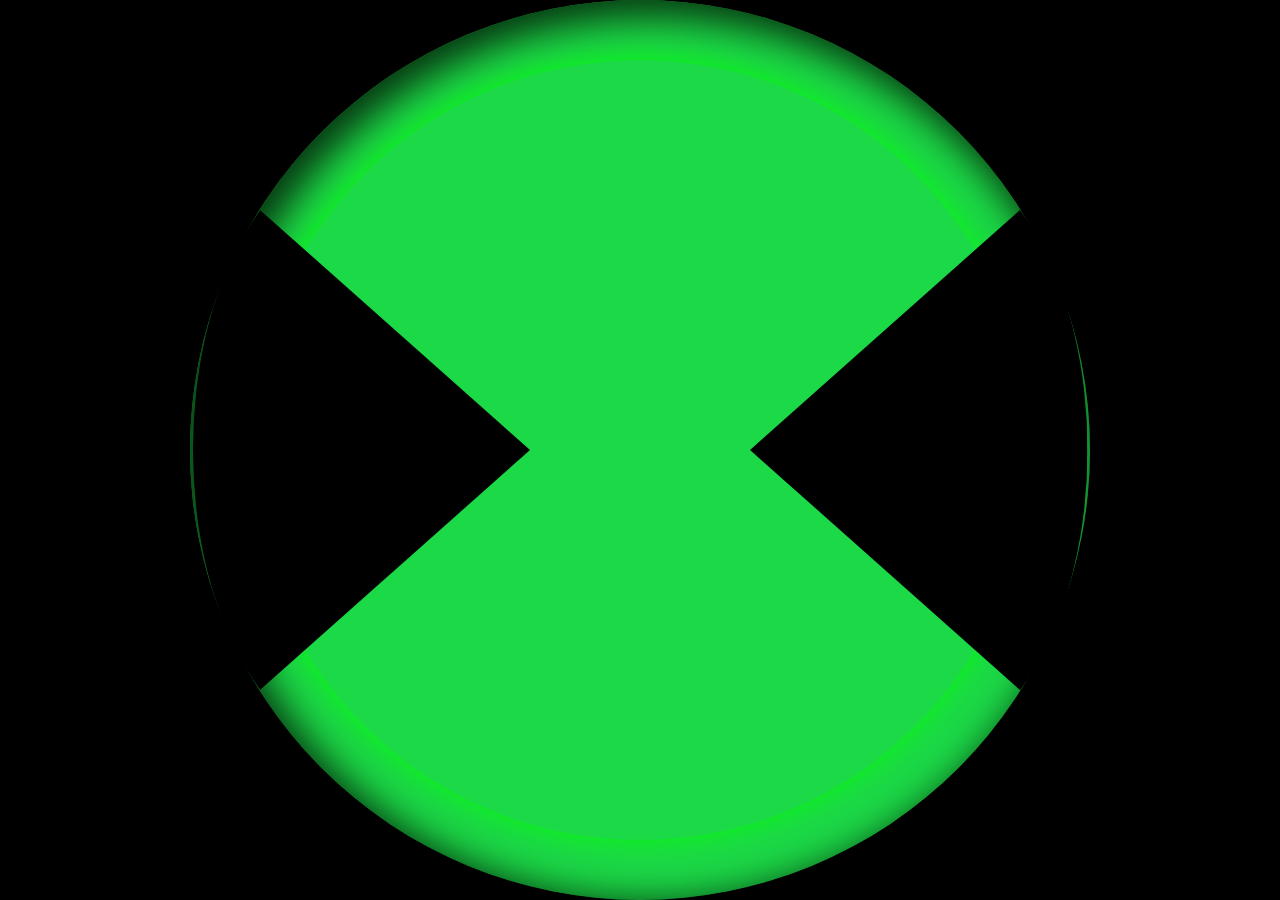
==== index.html @ a39c6ec7 "Scale the dial to any watch size and fix the page background The layout was hardcoded to the 360x360" ====
<!DOCTYPE html>
<html>
<head>
  <meta http-equiv="CONTENT-TYPE" content="text/html; charset=UTF-8">
  <meta name="viewport" content="width=device-width, initial-scale=1, maximum-scale=1, user-scalable=no" />
  <link rel="stylesheet" href="css/style.css" />
  <script src="js/main.js"></script>
  <title>BEN 10</title>
</head>
<body>
  <div class="container">
    <div class="frame">
      <div class="dial">
        <div class="ring">
          <div class="des-lft"></div>
          <div class="alien">
            <img id="aliens" src="imgs/swampfire.png" alt="swampfire" title="swampfire" />
          </div>
          <div class="hologram">
          </div>
          <div class="des-rht"></div>
        </div>
      </div>
    </div>
  </div>
  <script src="js/script.js"></script>
</body>
</html>
---- css/style.css ----
* {
  margin: 0;
  padding: 0;
  box-sizing: border-box;
}
:root {
--grey: #686f69;
--innerGreen: #1cd947;
--darkGreen: #0e5e18;
--back: #08330f;
--innerRed: #d91c1c;
--brightRed: #ff3b3b;
--darkRed: #5e0e0e;
}

/*
  O desenho original foi feito para 360x360. Aqui essa base vira 100vmin,
  ou seja, 1px do desenho = 0.2778vmin. Assim o Omnitrix preenche a menor
  dimensão da tela em qualquer relógio (360, 396, 450, 480...) sem cortar.
  Usamos vmin em vez de min()/clamp() por compatibilidade com o navegador
  antigo dos relógios Tizen.
*/
html,
body {
  width: 100%;
  height: 100%;
  background-color: black;
  overflow: hidden;
}

/* Centraliza todo o Omnitrix no relógio */
.container {
  width: 100vmin;
  height: 100vmin;
  position: absolute;
  top: 50%;
  left: 50%;
  transform: translate(-50%, -50%);
  border-radius: 50%;
  display: flex;
  align-items: center;
  justify-content: center;
}

.frame {
  width: 100vmin;
  height: 100vmin;
  position: relative;
  display: flex;
  align-items: center;
  justify-content: center;
}

/* Parte principal do Omnitrix */
.dial {
  width: 100vmin;
  height: 100vmin;
  background-color: var(--innerGreen);
  border-radius: 50%;
  position: absolute;
  box-shadow: inset 1.111vmin 1.111vmin 4.167vmin 0.833vmin rgba(0,0,0,0.75);
  display: flex;
  align-items: center;
  justify-content: center;
}

.ring {
  width: 86.667vmin;
  height: 86.667vmin;
  border-radius: 50%;
  position: absolute;
  background-color: var(--innerGreen);
  box-shadow: 0 0 2.778vmin rgba(0, 255, 0, 0.8);
}

/* Partes laterais */
.des-lft,
.des-rht {
  width: 37.5vmin;
  height: 66.667vmin;
  background-color: black;
  clip-path: polygon(100% 50%, 0 0, 0 100%);
  position: fixed;
  border-radius: 70% 0 0 70%;
}

.active{
  background-color: var(--darkGreen);
  border-radius: 50%;
  opacity: 0.5;
}

.deactive{
  display: none;
}

.des-lft {
  left: 0.278vmin;
  top: 50%;
  transform: translateY(-50%);
}
.des-lft-on {
  animation: des-lft-on-animation 1s forwards;
}

.des-lft-off {
  animation: des-lft-off-animation 1s forwards;
}

.des-rht {
  right: 0.278vmin;
  top: 50%;
  transform: translateY(-50%) rotate(180deg);
}

.des-rht-on {
  animation: des-rht-on-animation 1s forwards;
}

.des-rht-off {
  animation: des-rht-off-animation 1s forwards;
}

/* Alien no centro */
.alien {
  position: absolute;
  width: 100%;
  height: 100%;
  display: flex;
  align-items: center;
  justify-content: center;
  z-index: 50;
}

/* Imagem do alien */
.alien img {
  width: 36.111vmin;
  height: 75vmin;
  object-fit: contain;
  display: none;
}

.alien-on {
  animation: alien-on-animation 1s;
}

.hologram{
  display: none;
  z-index: 100;
  position: absolute;
  width: 100%;
  height: 100%;
  background-color: var(--innerGreen);
  border-radius: 50%;
  opacity: 0.65;
  animation: hologram-on-animation 1s;
}

/* Modo descarregado (vermelho) */
.discharged .dial {
  background-color: var(--innerRed);
}

.discharged .ring {
  background-color: var(--innerRed);
  animation: discharged-pulse 1.2s ease-in-out infinite;
}

/* Animate discharged */
@keyframes discharged-pulse {
  0%, 100% {
    background-color: var(--innerRed);
    box-shadow: 0 0 2.778vmin rgba(217, 28, 28, 0.8);
  }
  50% {
    background-color: var(--brightRed);
    box-shadow: 0 0 8.333vmin 2.222vmin rgba(255, 59, 59, 0.95);
  }
}

/* Animate alien */
@keyframes alien-on-animation {
  0% {
    opacity: 0;
  }
  50% {
    opacity: 0.5;
  }
  100% {
    opacity: 1;
  }
}

/* Animate hologram */
@keyframes hologram-on-animation {
  0% {
    transform: scale(1);
    opacity: 1;
  }
  50% {
    transform: scale(1.1);
    opacity: 0.85;
  }
  100% {
    transform: scale(1);
    opacity: 0.7;
  }
}


/* Animate des-rht */
@keyframes des-rht-on-animation {
  0% {
    right: 0.278vmin;
  }
  100% {
    right: -41.667vmin;
    display: none;
  }
}

/* Animate des-rht */
@keyframes des-rht-off-animation {
  0% {
    right: -41.667vmin;
  }
  100% {
    right: 0.278vmin;
  }
}

/* Animate des-lft */
@keyframes des-lft-on-animation {
  0% {
    left: 0.278vmin;
  }
  100% {
    left: -41.667vmin;
    display: none;
  }
}

/* Animate des-lft */
@keyframes des-lft-off-animation {
  0% {
    left: -41.667vmin;
  }
  100% {
    left: 0.278vmin;
  }
}
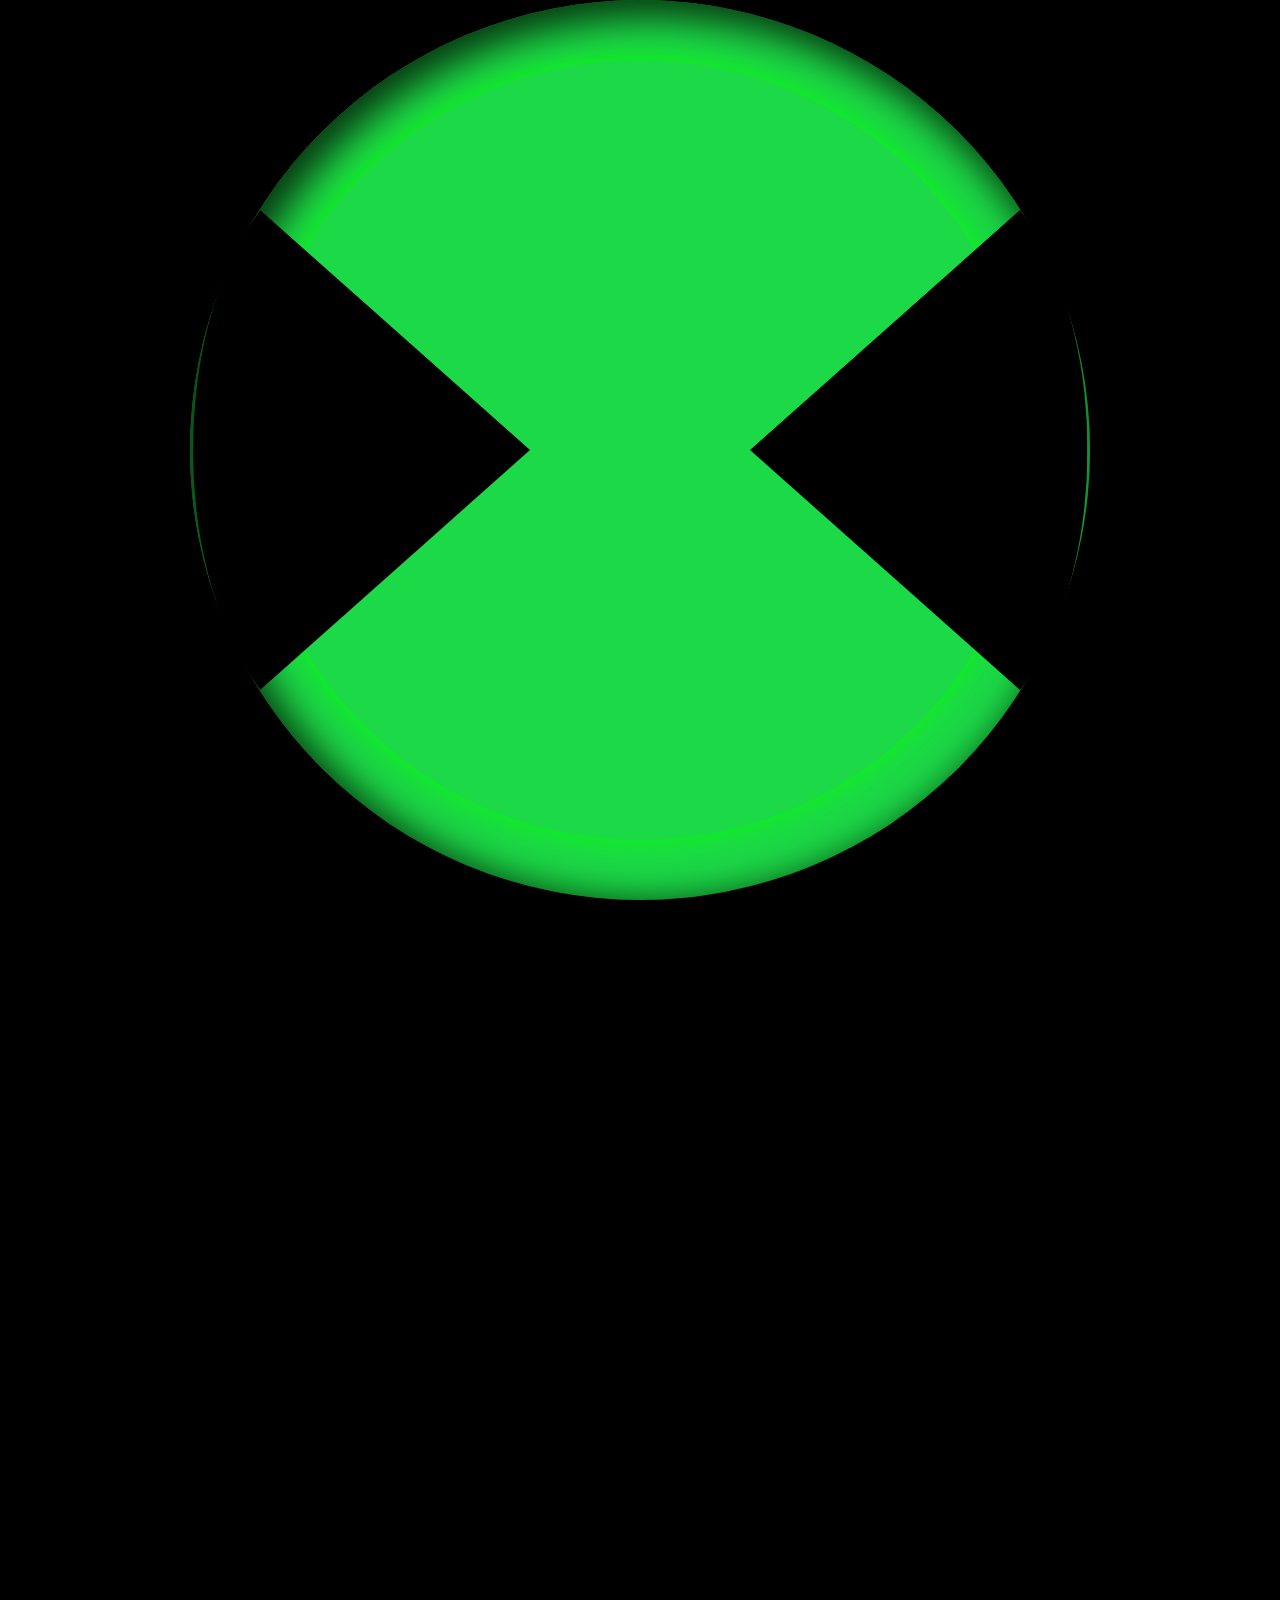
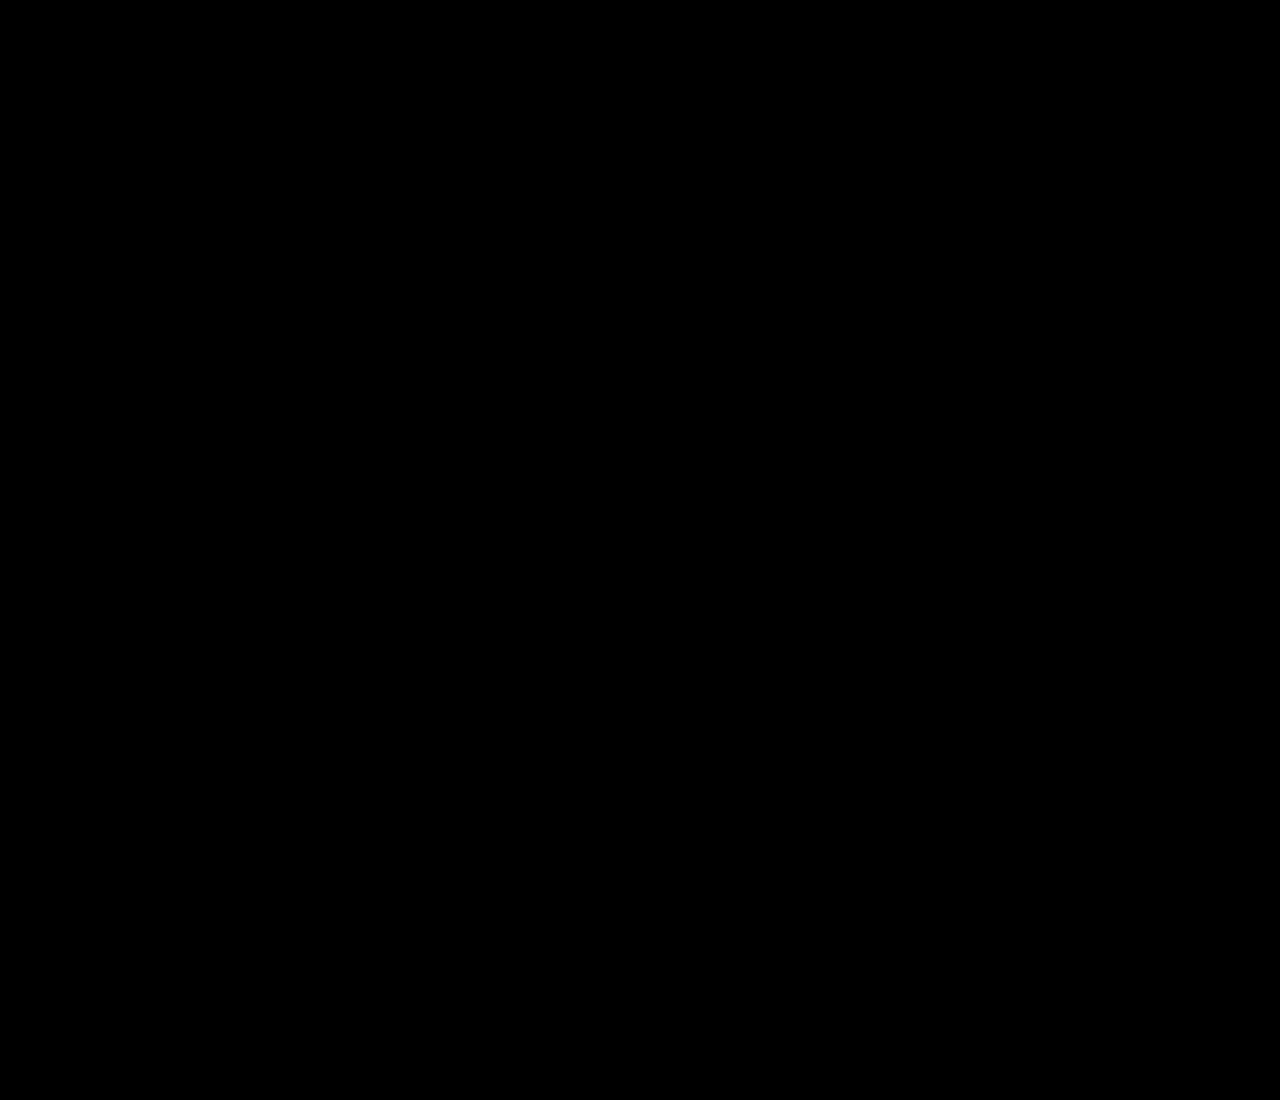
==== commit a7be4f92: "update" ====
--- a/index.html
+++ b/index.html
@@ -3,11 +3,14 @@
 <head>
   <meta http-equiv="CONTENT-TYPE" content="text/html; charset=UTF-8">
   <meta name="viewport" content="width=device-width, initial-scale=1, maximum-scale=1, user-scalable=no" />
-  <link rel="stylesheet" href="css/style.css" />
-  <script src="js/main.js"></script>
+  <link rel="stylesheet" href="css/style.css?v=1" />
+  <script src="js/main.js?v=1"></script>
   <title>BEN 10</title>
 </head>
 <body>
+  <!-- Espaçador invisível: dá "altura" para a página rolar, o que permite à
+       coroa giratória do Wear OS (e ao mouse wheel) gerar eventos de scroll -->
+  <div class="rotary-spacer" aria-hidden="true"></div>
   <div class="container">
     <div class="frame">
       <div class="dial">
@@ -23,6 +26,6 @@
       </div>
     </div>
   </div>
-  <script src="js/script.js"></script>
+  <script src="js/script.js?v=1"></script>
 </body>
 </html>
--- a/css/style.css
+++ b/css/style.css
@@ -25,14 +25,29 @@
   width: 100%;
   height: 100%;
   background-color: black;
-  overflow: hidden;
-}
-
-/* Centraliza todo o Omnitrix no relógio */
+  overflow-x: hidden;
+  overflow-y: scroll;
+  scrollbar-width: none; /* Firefox */
+}
+
+html::-webkit-scrollbar,
+body::-webkit-scrollbar {
+  display: none; /* Chrome, Samsung Internet, WebView */
+}
+
+/* Sem altura, a página não rola e a coroa/scroll não gera eventos */
+.rotary-spacer {
+  width: 1px;
+  height: 300vh;
+  pointer-events: none;
+}
+
+/* Centraliza todo o Omnitrix no relógio. "fixed" (e não "absolute") para o
+   mostrador nunca se mover visualmente quando a página rola por baixo dele */
 .container {
   width: 100vmin;
   height: 100vmin;
-  position: absolute;
+  position: fixed;
   top: 50%;
   left: 50%;
   transform: translate(-50%, -50%);
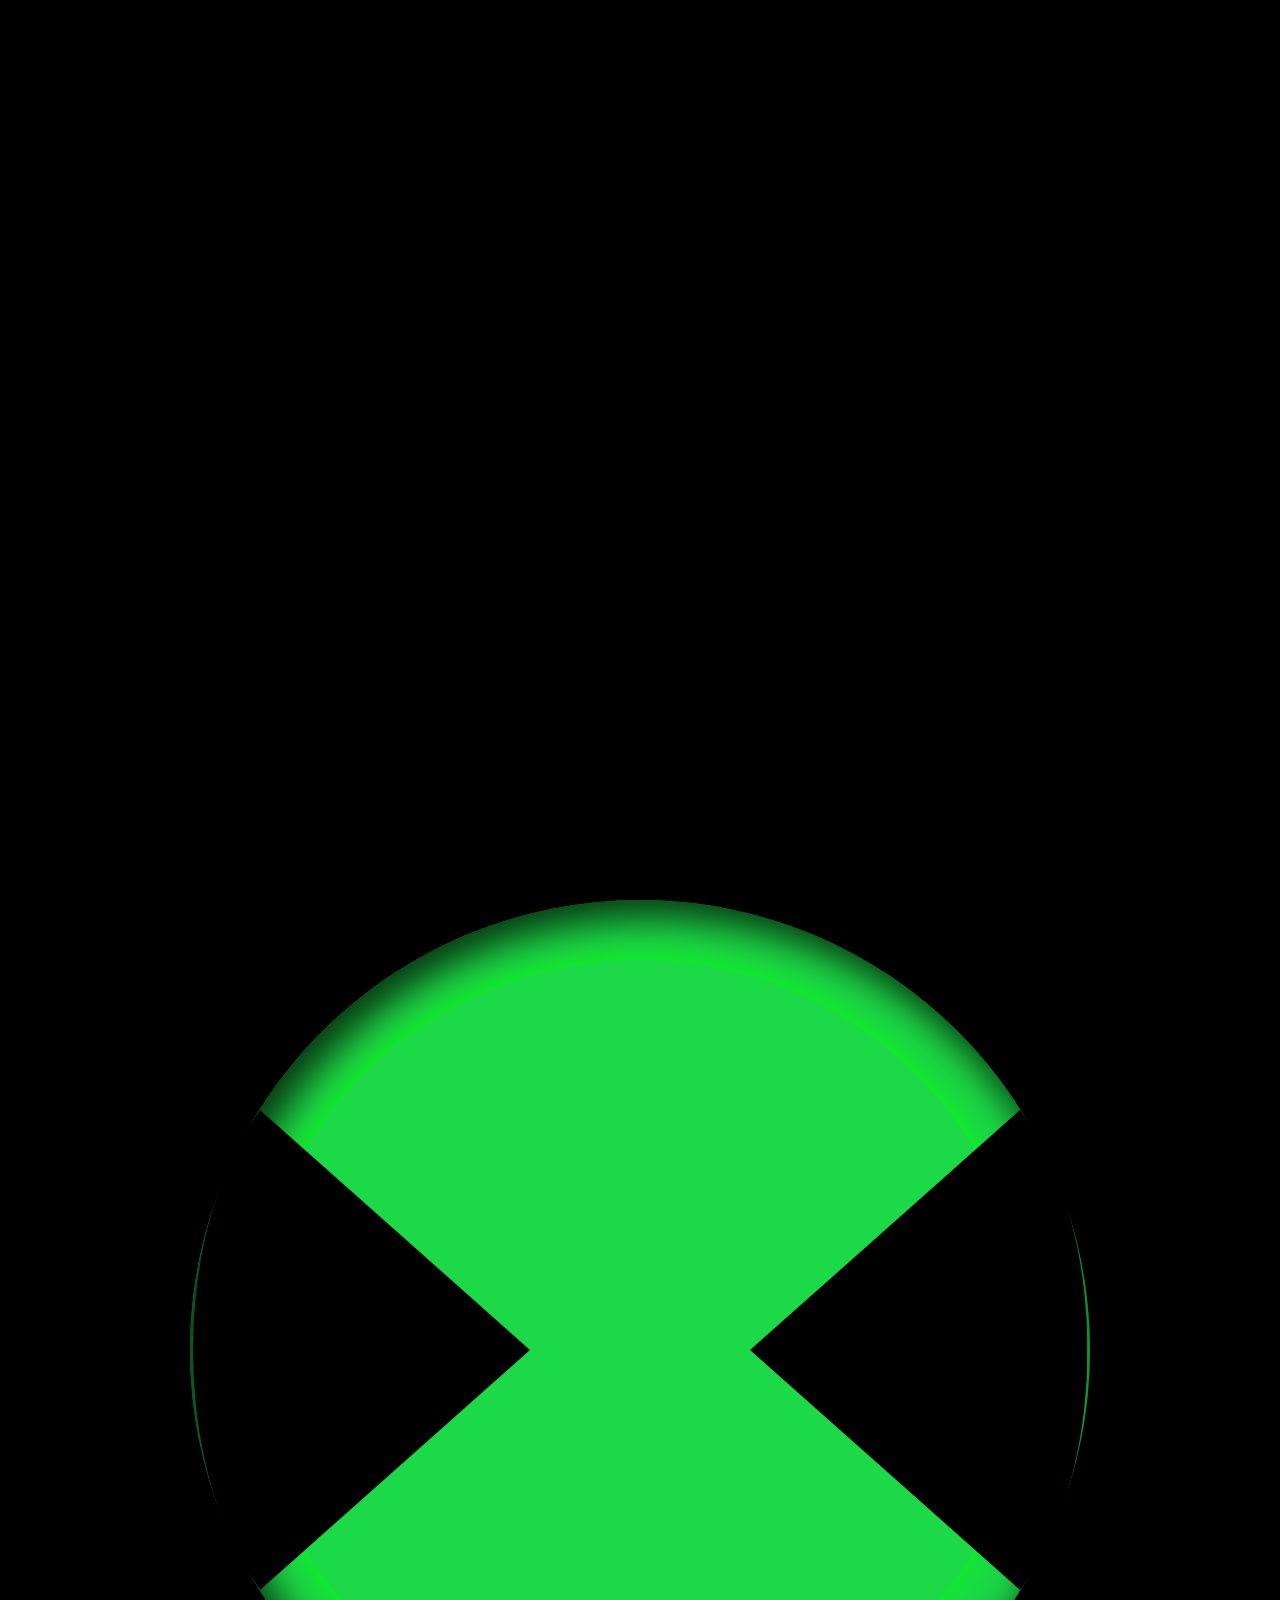
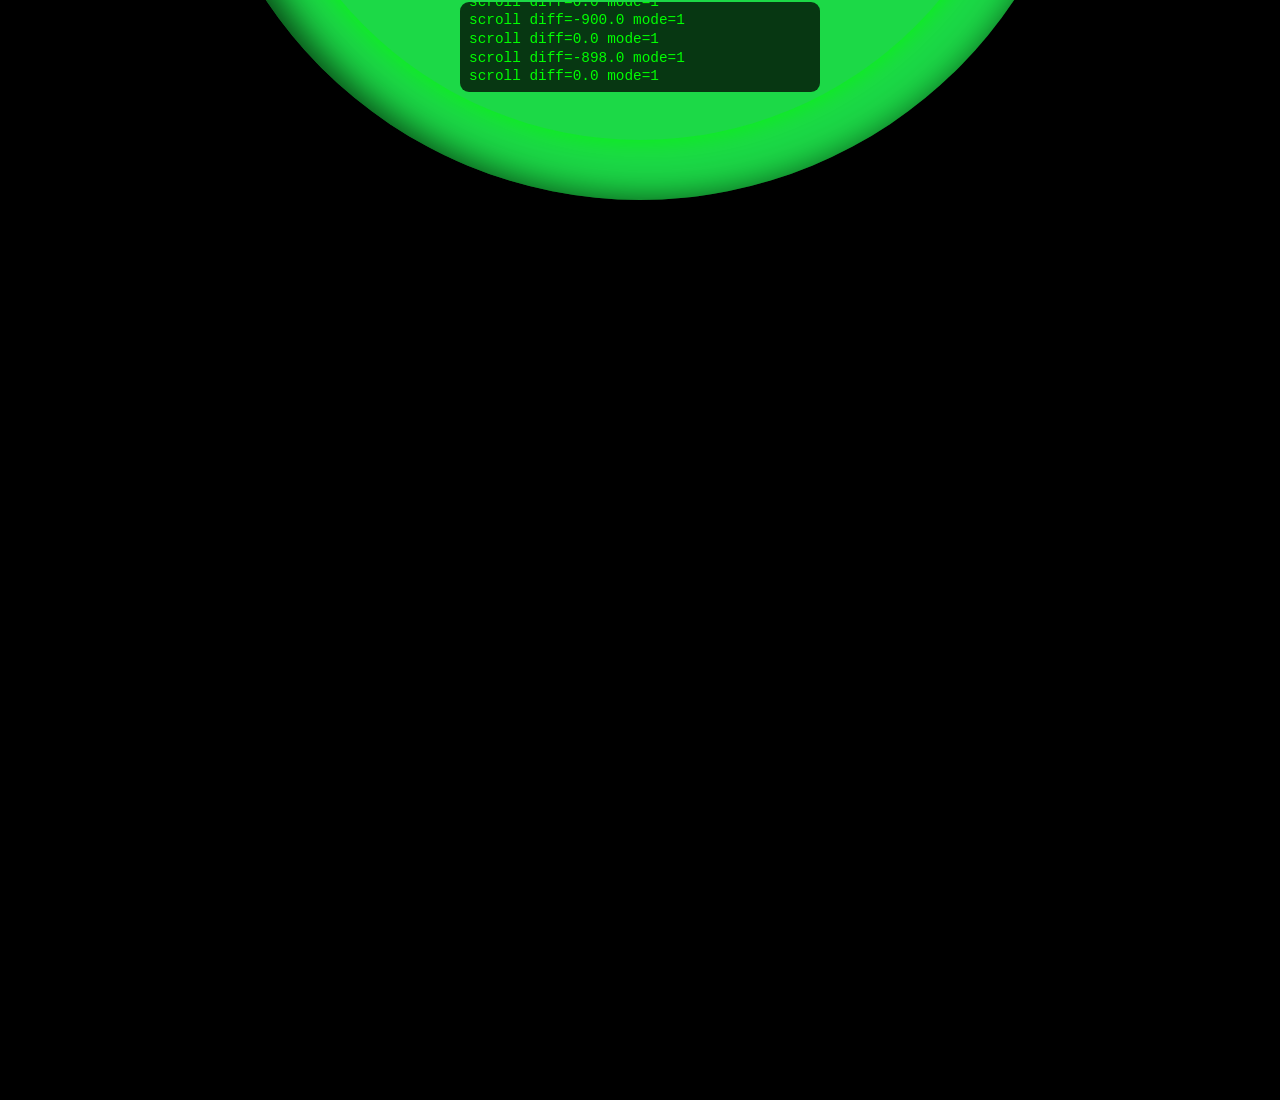
==== commit 5ce2f37a: "update" ====
--- a/index.html
+++ b/index.html
@@ -3,8 +3,9 @@
 <head>
   <meta http-equiv="CONTENT-TYPE" content="text/html; charset=UTF-8">
   <meta name="viewport" content="width=device-width, initial-scale=1, maximum-scale=1, user-scalable=no" />
-  <link rel="stylesheet" href="css/style.css?v=1" />
-  <script src="js/main.js?v=1"></script>
+  <link rel="stylesheet" href="css/style.css?v=4" />
+  <script src="js/debug-overlay.js?v=4"></script>
+  <script src="js/main.js?v=4"></script>
   <title>BEN 10</title>
 </head>
 <body>
@@ -26,6 +27,6 @@
       </div>
     </div>
   </div>
-  <script src="js/script.js?v=1"></script>
+  <script src="js/script.js?v=4"></script>
 </body>
 </html>
--- a/css/style.css
+++ b/css/style.css
@@ -20,19 +20,50 @@
   Usamos vmin em vez de min()/clamp() por compatibilidade com o navegador
   antigo dos relógios Tizen.
 */
-html,
-body {
+/* Só o html tem altura/overflow definidos: é ele que vira o "scrolling
+   element" (window.scrollY). Se body também tivesse height:100% + overflow,
+   o body criaria sua PRÓPRIA caixa de rolagem independente (body.scrollTop),
+   e como o evento "scroll" não faz bubble, o listener em document nunca via
+   esse scroll — a coroa/mouse wheel pareciam não fazer nada. */
+html {
   width: 100%;
   height: 100%;
-  background-color: black;
   overflow-x: hidden;
   overflow-y: scroll;
   scrollbar-width: none; /* Firefox */
 }
 
-html::-webkit-scrollbar,
-body::-webkit-scrollbar {
+body {
+  width: 100%;
+  background-color: black;
+}
+
+html::-webkit-scrollbar {
   display: none; /* Chrome, Samsung Internet, WebView */
+}
+
+/* Overlay de debug (console.log/warn/error na tela do relógio). Medidas
+   escolhidas pra ficar dentro do círculo visível em telas redondas mesmo
+   no pior caso (canto inferior da faixa): 20² + 38² = 1844 < 50² (raio). */
+#debug-overlay {
+  position: fixed;
+  bottom: 12vmin;
+  left: 50%;
+  transform: translateX(-50%);
+  width: 40vmin;
+  max-height: 10vmin;
+  overflow-y: hidden;
+  background: rgba(0, 0, 0, 0.75);
+  color: #0f0;
+  font-family: monospace;
+  font-size: 1.6vmin;
+  line-height: 1.3;
+  padding: 0.6vmin 1vmin;
+  border-radius: 1vmin;
+  white-space: pre-wrap;
+  word-break: break-all;
+  pointer-events: none;
+  z-index: 9999;
 }
 
 /* Sem altura, a página não rola e a coroa/scroll não gera eventos */
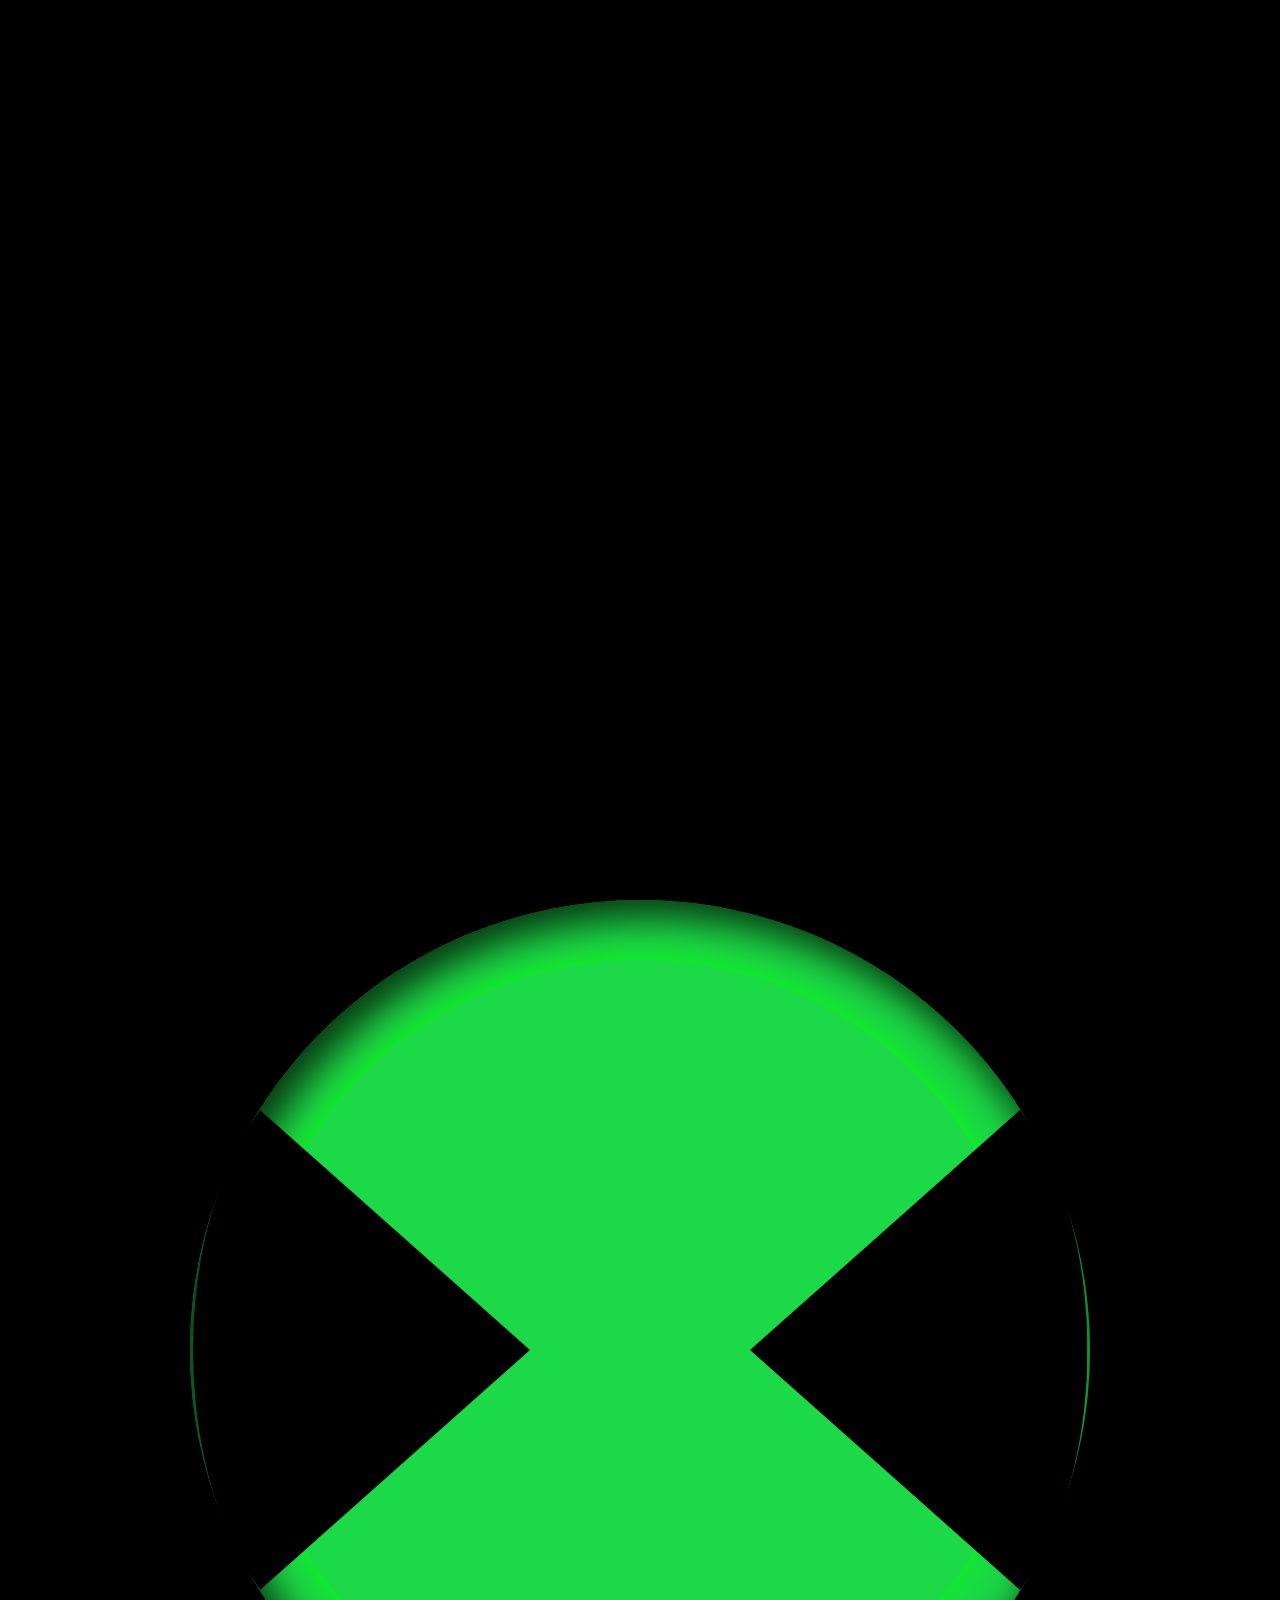
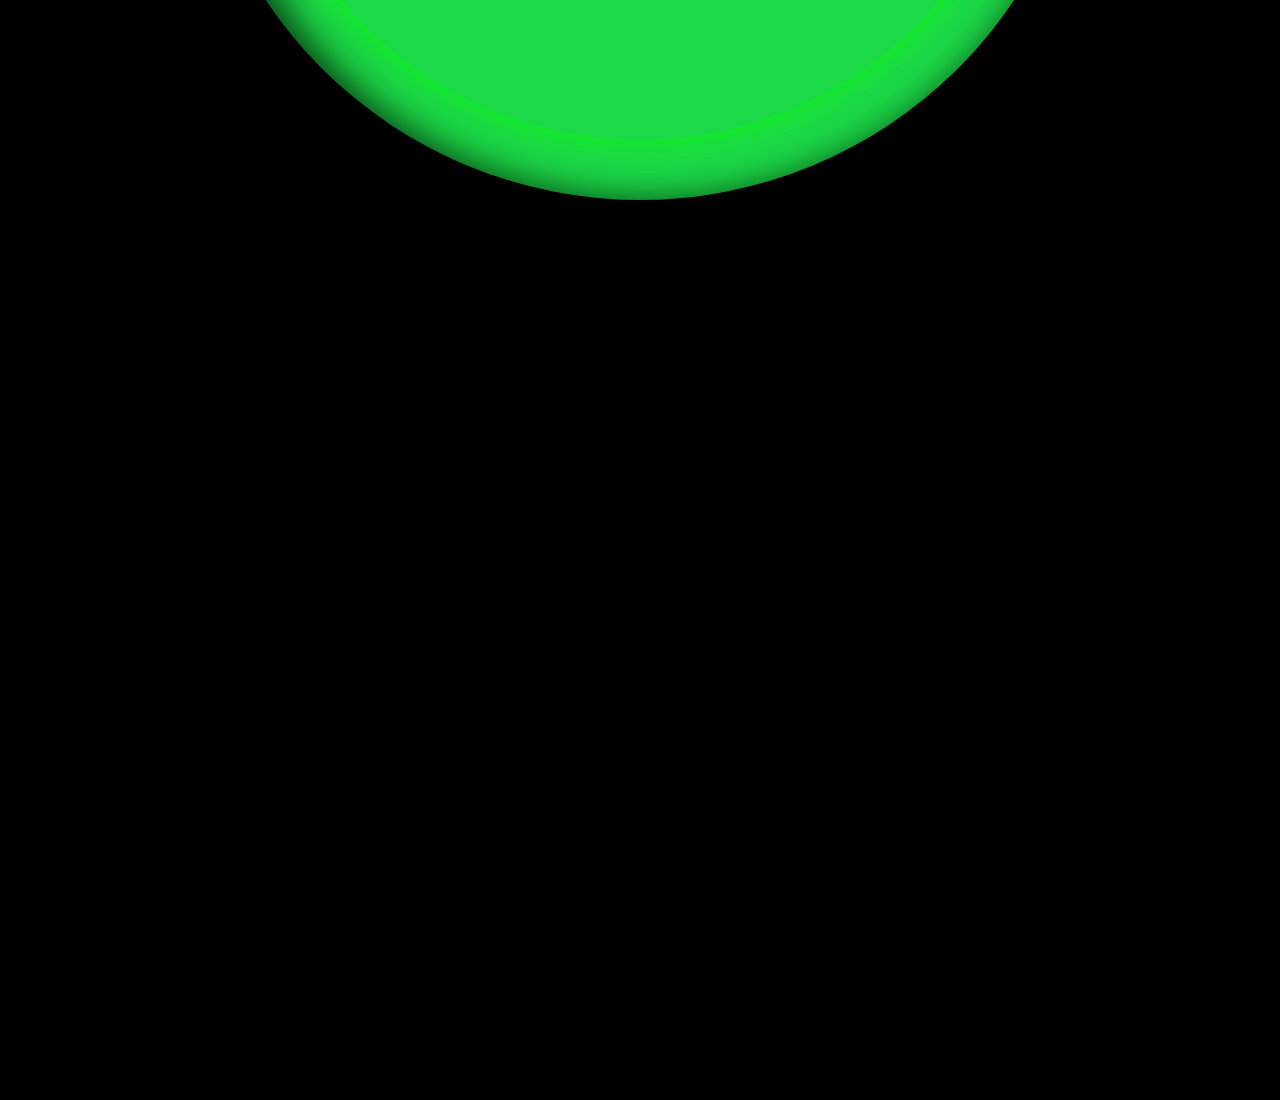
==== commit 0312f638: "update" ====
--- a/index.html
+++ b/index.html
@@ -3,9 +3,9 @@
 <head>
   <meta http-equiv="CONTENT-TYPE" content="text/html; charset=UTF-8">
   <meta name="viewport" content="width=device-width, initial-scale=1, maximum-scale=1, user-scalable=no" />
-  <link rel="stylesheet" href="css/style.css?v=4" />
-  <script src="js/debug-overlay.js?v=4"></script>
-  <script src="js/main.js?v=4"></script>
+  <link rel="stylesheet" href="css/style.css?v=5" />
+  <script src="js/debug-overlay.js?v=5"></script>
+  <script src="js/main.js?v=5"></script>
   <title>BEN 10</title>
 </head>
 <body>
@@ -27,6 +27,6 @@
       </div>
     </div>
   </div>
-  <script src="js/script.js?v=4"></script>
+  <script src="js/script.js?v=5"></script>
 </body>
 </html>
--- a/css/style.css
+++ b/css/style.css
@@ -31,6 +31,10 @@
   overflow-x: hidden;
   overflow-y: scroll;
   scrollbar-width: none; /* Firefox */
+  /* Sem isso, o "scrollTo" de recentralização pode animar em vez de
+     aplicar na hora, competindo com o próximo giro da coroa e mascarando
+     a direção (mais perceptível girando anti-horário perto do limite). */
+  scroll-behavior: auto;
 }
 
 body {
